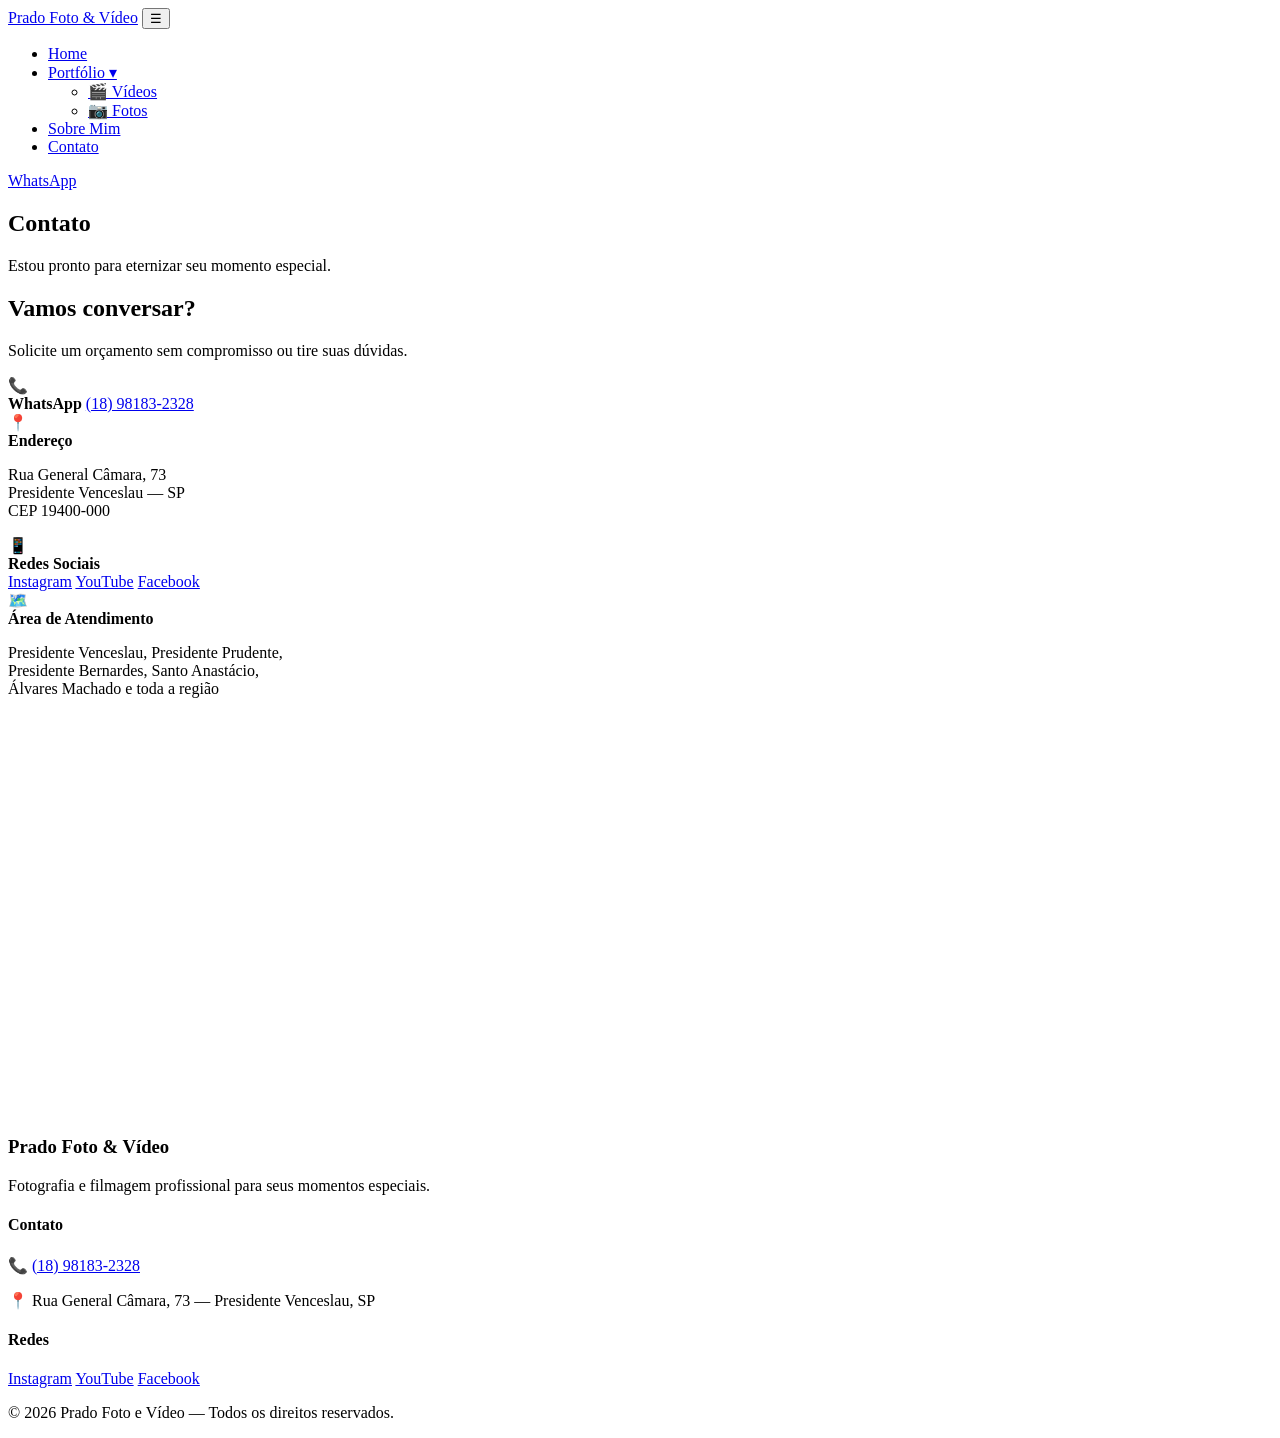
==== contato.html @ 7deaf9a5 "Add files via upload" ====
<!DOCTYPE html>
<html lang="pt-BR">
<head>
  <meta charset="UTF-8">
  <meta name="viewport" content="width=device-width, initial-scale=1.0">
  <title>Contato — Prado Foto e Vídeo | Presidente Venceslau</title>
  <meta name="description" content="Entre em contato com Prado Foto e Vídeo em Presidente Venceslau. Orçamentos e agendamentos pelo WhatsApp.">
  <link rel="preconnect" href="https://fonts.googleapis.com">
  <link rel="preconnect" href="https://fonts.gstatic.com" crossorigin>
  <link href="https://fonts.googleapis.com/css2?family=Playfair+Display:ital,wght@0,400;0,600;0,700;1,400&family=Inter:wght@300;400;500;600&display=swap" rel="stylesheet">
  <link rel="stylesheet" href="assets/css/style.css">
</head>
<body>

  <nav class="navbar">
    <div class="nav-container">
      <a href="index.html" class="nav-logo">Prado Foto & Vídeo</a>
      <button class="nav-toggle" aria-label="Abrir menu">☰</button>
      <ul class="nav-menu">
        <li><a href="index.html">Home</a></li>
        <li class="nav-dropdown">
          <a href="portfolio.html">Portfólio ▾</a>
          <ul class="dropdown-menu">
            <li><a href="portfolio.html#videos">🎬 Vídeos</a></li>
            <li><a href="portfolio.html#fotos">📷 Fotos</a></li>
          </ul>
        </li>
        <li><a href="sobre.html">Sobre Mim</a></li>
        <li><a href="contato.html" class="active">Contato</a></li>
      </ul>
      <a href="https://wa.me/5518981832328" target="_blank" class="nav-whatsapp">WhatsApp</a>
    </div>
  </nav>

  <main>
    <section class="page-header">
      <div class="page-header-content">
        <h1>Contato</h1>
        <p>Estou pronto para eternizar seu momento especial.</p>
      </div>
    </section>

    <section class="contato">
      <div class="container">
        <div class="contato-grid">
          <div class="contato-info">
            <h2>Vamos conversar?</h2>
            <p>Solicite um orçamento sem compromisso ou tire suas dúvidas.</p>

            <div class="contato-item">
              <span class="contato-icon">📞</span>
              <div>
                <strong>WhatsApp</strong>
                <a href="https://wa.me/5518981832328" target="_blank">(18) 98183-2328</a>
              </div>
            </div>

            <div class="contato-item">
              <span class="contato-icon">📍</span>
              <div>
                <strong>Endereço</strong>
                <p>Rua General Câmara, 73<br>Presidente Venceslau — SP<br>CEP 19400-000</p>
              </div>
            </div>

            <div class="contato-item">
              <span class="contato-icon">📱</span>
              <div>
                <strong>Redes Sociais</strong>
                <div class="contato-social">
                  <a href="https://www.instagram.com/pradofotoevideo/" target="_blank">Instagram</a>
                  <a href="https://www.youtube.com/@pradofotoevideo" target="_blank">YouTube</a>
                  <a href="https://www.facebook.com/pradofotoevideo" target="_blank">Facebook</a>
                </div>
              </div>
            </div>

            <div class="contato-item">
              <span class="contato-icon">🗺️</span>
              <div>
                <strong>Área de Atendimento</strong>
                <p>Presidente Venceslau, Presidente Prudente,<br>Presidente Bernardes, Santo Anastácio,<br>Álvares Machado e toda a região</p>
              </div>
            </div>
          </div>

          <div class="contato-mapa">
            <iframe 
			  src="https://www.google.com/maps/embed?pb=!1m18!1m12!1m3!1d3691.5!2d-51.8414305!3d-21.8745303!2m3!1f0!2f0!3f0!3m2!1i1024!2i768!4f13.1!3m3!1m2!1s0x94916580bee0fc49%3A0xb4028fbca370f548!2sPrado+Foto+e+V%C3%ADdeo!5e0!3m2!1spt-BR!2sbr!4v1"
			  width="100%" 
			  height="400" 
			  style="border:0; border-radius: 8px;" 
			  allowfullscreen="" 
			  loading="lazy"
			  referrerpolicy="no-referrer-when-downgrade">
			</iframe>
          </div>
        </div>
      </div>
    </section>
  </main>

  <footer class="footer">
    <div class="footer-container">
      <div class="footer-brand">
        <h3>Prado Foto & Vídeo</h3>
        <p>Fotografia e filmagem profissional para seus momentos especiais.</p>
      </div>
      <div class="footer-contato">
        <h4>Contato</h4>
        <p>📞 <a href="https://wa.me/5518981832328" target="_blank">(18) 98183-2328</a></p>
        <p>📍 Rua General Câmara, 73 — Presidente Venceslau, SP</p>
      </div>
      <div class="footer-social">
        <h4>Redes</h4>
        <a href="https://www.instagram.com/pradofotoevideo/" target="_blank">Instagram</a>
        <a href="https://www.youtube.com/@pradofotoevideo5164" target="_blank">YouTube</a>
        <a href="https://www.facebook.com/pradofotoevideo" target="_blank">Facebook</a>
      </div>
    </div>
    <div class="footer-bottom">
      <p>© 2026 Prado Foto e Vídeo — Todos os direitos reservados.</p>
    </div>
  </footer>

  <script src="assets/js/main.js"></script>
</body>
</html>
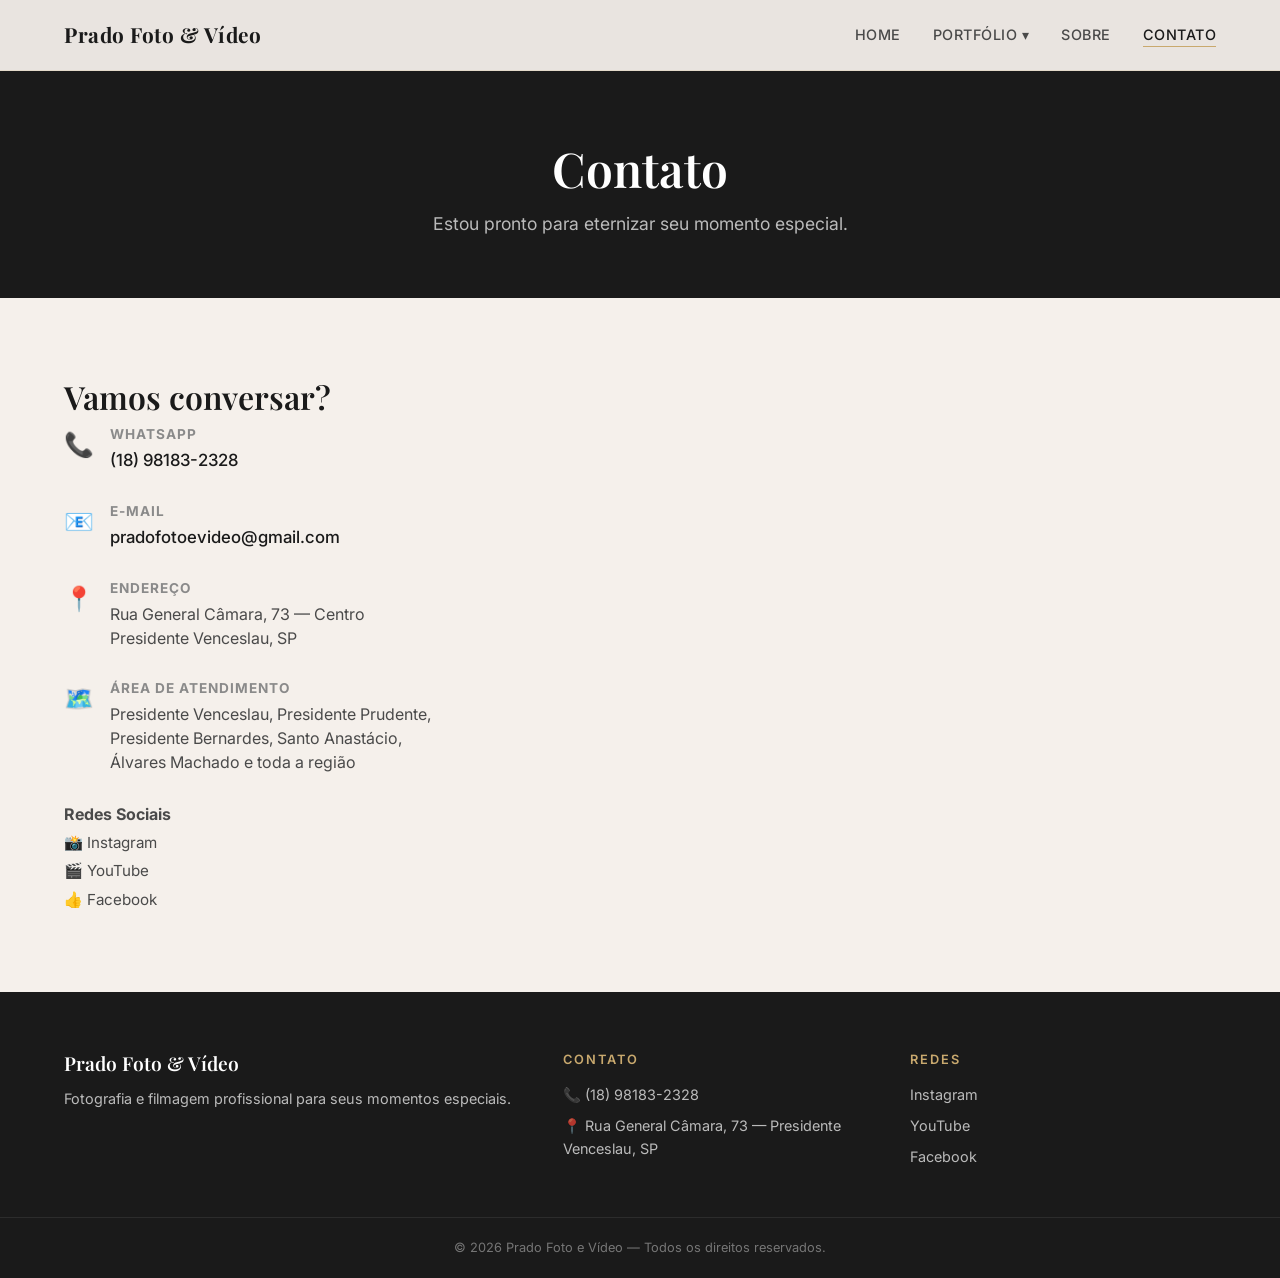
==== commit 1a4fddf6: "Add files via upload" ====
--- a/contato.html
+++ b/contato.html
@@ -1,128 +1,139 @@
 <!DOCTYPE html>
 <html lang="pt-BR">
 <head>
-  <meta charset="UTF-8">
-  <meta name="viewport" content="width=device-width, initial-scale=1.0">
-  <title>Contato — Prado Foto e Vídeo | Presidente Venceslau</title>
-  <meta name="description" content="Entre em contato com Prado Foto e Vídeo em Presidente Venceslau. Orçamentos e agendamentos pelo WhatsApp.">
-  <link rel="preconnect" href="https://fonts.googleapis.com">
-  <link rel="preconnect" href="https://fonts.gstatic.com" crossorigin>
-  <link href="https://fonts.googleapis.com/css2?family=Playfair+Display:ital,wght@0,400;0,600;0,700;1,400&family=Inter:wght@300;400;500;600&display=swap" rel="stylesheet">
-  <link rel="stylesheet" href="assets/css/style.css">
+<meta charset="UTF-8">
+<meta name="viewport" content="width=device-width, initial-scale=1.0">
+<title>Contato — Prado Foto e Vídeo | Presidente Venceslau</title>
+<meta name="description" content="Entre em contato com Prado Foto e Vídeo em Presidente Venceslau. Orçamentos e agendamentos pelo WhatsApp.">
+
+<!-- Open Graph -->
+<meta property="og:title" content="Contato — Prado Foto e Vídeo | Presidente Venceslau">
+<meta property="og:description" content="Entre em contato com Prado Foto e Vídeo em Presidente Venceslau. Orçamentos e agendamentos pelo WhatsApp.">
+<meta property="og:type" content="website">
+<meta property="og:url" content="https://pradofotoevideo.github.io/site/contato.html">
+<meta property="og:image" content="https://pradofotoevideo.github.io/site/assets/images/og-image.jpg">
+<meta property="og:locale" content="pt_BR">
+<meta property="og:site_name" content="Prado Foto e Vídeo">
+
+<link rel="preconnect" href="https://fonts.googleapis.com">
+<link rel="preconnect" href="https://fonts.gstatic.com" crossorigin>
+<link href="https://fonts.googleapis.com/css2?family=Playfair+Display:ital,wght@0,400;0,600;0,700;1,400&family=Inter:wght@300;400;500;600&display=swap" rel="stylesheet">
+<link rel="stylesheet" href="assets/css/style.css">
 </head>
 <body>
 
-  <nav class="navbar">
-    <div class="nav-container">
-      <a href="index.html" class="nav-logo">Prado Foto & Vídeo</a>
-      <button class="nav-toggle" aria-label="Abrir menu">☰</button>
-      <ul class="nav-menu">
-        <li><a href="index.html">Home</a></li>
-        <li class="nav-dropdown">
-          <a href="portfolio.html">Portfólio ▾</a>
-          <ul class="dropdown-menu">
-            <li><a href="portfolio.html#videos">🎬 Vídeos</a></li>
-            <li><a href="portfolio.html#fotos">📷 Fotos</a></li>
-          </ul>
-        </li>
-        <li><a href="sobre.html">Sobre Mim</a></li>
-        <li><a href="contato.html" class="active">Contato</a></li>
-      </ul>
-      <a href="https://wa.me/5518981832328" target="_blank" class="nav-whatsapp">WhatsApp</a>
-    </div>
-  </nav>
+<nav class="navbar">
+<div class="nav-container">
+<a href="index.html" class="nav-logo">Prado Foto & Vídeo</a>
+<button class="nav-toggle" aria-label="Abrir menu">☰</button>
+<ul class="nav-menu">
+<li><a href="index.html">Home</a></li>
+<li class="nav-dropdown">
+<a href="portfolio.html">Portfólio ▾</a>
+<ul class="dropdown-menu">
+<li><a href="portfolio.html#videos">Vídeos</a></li>
+<li><a href="portfolio.html#fotos">Fotos</a></li>
+</ul>
+</li>
+<li><a href="sobre.html">Sobre</a></li>
+<li><a href="contato.html" class="active">Contato</a></li>
+</ul>
+</div>
+</nav>
 
-  <main>
-    <section class="page-header">
-      <div class="page-header-content">
-        <h1>Contato</h1>
-        <p>Estou pronto para eternizar seu momento especial.</p>
-      </div>
-    </section>
+<main>
+<section class="page-header">
+<div class="page-header-content">
+<h1>Contato</h1>
+<p>Estou pronto para eternizar seu momento especial.</p>
+</div>
+</section>
 
-    <section class="contato">
-      <div class="container">
-        <div class="contato-grid">
-          <div class="contato-info">
-            <h2>Vamos conversar?</h2>
-            <p>Solicite um orçamento sem compromisso ou tire suas dúvidas.</p>
+<section class="contato">
+<div class="container">
+<div class="contato-grid">
+<div class="contato-info">
+<h2>Vamos conversar?</h2>
 
-            <div class="contato-item">
-              <span class="contato-icon">📞</span>
-              <div>
-                <strong>WhatsApp</strong>
-                <a href="https://wa.me/5518981832328" target="_blank">(18) 98183-2328</a>
-              </div>
-            </div>
+<div class="contato-item">
+<span class="contato-icon">📞</span>
+<div>
+<strong>WhatsApp</strong>
+<p><a href="https://wa.me/5518981832328" target="_blank">(18) 98183-2328</a></p>
+</div>
+</div>
 
-            <div class="contato-item">
-              <span class="contato-icon">📍</span>
-              <div>
-                <strong>Endereço</strong>
-                <p>Rua General Câmara, 73<br>Presidente Venceslau — SP<br>CEP 19400-000</p>
-              </div>
-            </div>
+<div class="contato-item">
+<span class="contato-icon">📧</span>
+<div>
+<strong>E-mail</strong>
+<p><a href="mailto:pradofotoevideo@gmail.com">pradofotoevideo@gmail.com</a></p>
+</div>
+</div>
 
-            <div class="contato-item">
-              <span class="contato-icon">📱</span>
-              <div>
-                <strong>Redes Sociais</strong>
-                <div class="contato-social">
-                  <a href="https://www.instagram.com/pradofotoevideo/" target="_blank">Instagram</a>
-                  <a href="https://www.youtube.com/@pradofotoevideo" target="_blank">YouTube</a>
-                  <a href="https://www.facebook.com/pradofotoevideo" target="_blank">Facebook</a>
-                </div>
-              </div>
-            </div>
+<div class="contato-item">
+<span class="contato-icon">📍</span>
+<div>
+<strong>Endereço</strong>
+<p>Rua General Câmara, 73 — Centro<br>Presidente Venceslau, SP</p>
+</div>
+</div>
 
-            <div class="contato-item">
-              <span class="contato-icon">🗺️</span>
-              <div>
-                <strong>Área de Atendimento</strong>
-                <p>Presidente Venceslau, Presidente Prudente,<br>Presidente Bernardes, Santo Anastácio,<br>Álvares Machado e toda a região</p>
-              </div>
-            </div>
-          </div>
+<div class="contato-item">
+<span class="contato-icon">🗺️</span>
+<div>
+<strong>Área de Atendimento</strong>
+<p>Presidente Venceslau, Presidente Prudente,<br>Presidente Bernardes, Santo Anastácio,<br>Álvares Machado e toda a região</p>
+</div>
+</div>
 
-          <div class="contato-mapa">
-            <iframe 
-			  src="https://www.google.com/maps/embed?pb=!1m18!1m12!1m3!1d3691.5!2d-51.8414305!3d-21.8745303!2m3!1f0!2f0!3f0!3m2!1i1024!2i768!4f13.1!3m3!1m2!1s0x94916580bee0fc49%3A0xb4028fbca370f548!2sPrado+Foto+e+V%C3%ADdeo!5e0!3m2!1spt-BR!2sbr!4v1"
-			  width="100%" 
-			  height="400" 
-			  style="border:0; border-radius: 8px;" 
-			  allowfullscreen="" 
-			  loading="lazy"
-			  referrerpolicy="no-referrer-when-downgrade">
-			</iframe>
-          </div>
-        </div>
-      </div>
-    </section>
-  </main>
+<div class="contato-social">
+<strong>Redes Sociais</strong>
+<a href="https://www.instagram.com/pradofotoevideo/" target="_blank">📸 Instagram</a>
+<a href="https://www.youtube.com/@pradofotoevideo5164" target="_blank">🎬 YouTube</a>
+<a href="https://www.facebook.com/pradofotoevideo" target="_blank">👍 Facebook</a>
+</div>
+</div>
 
-  <footer class="footer">
-    <div class="footer-container">
-      <div class="footer-brand">
-        <h3>Prado Foto & Vídeo</h3>
-        <p>Fotografia e filmagem profissional para seus momentos especiais.</p>
-      </div>
-      <div class="footer-contato">
-        <h4>Contato</h4>
-        <p>📞 <a href="https://wa.me/5518981832328" target="_blank">(18) 98183-2328</a></p>
-        <p>📍 Rua General Câmara, 73 — Presidente Venceslau, SP</p>
-      </div>
-      <div class="footer-social">
-        <h4>Redes</h4>
-        <a href="https://www.instagram.com/pradofotoevideo/" target="_blank">Instagram</a>
-        <a href="https://www.youtube.com/@pradofotoevideo5164" target="_blank">YouTube</a>
-        <a href="https://www.facebook.com/pradofotoevideo" target="_blank">Facebook</a>
-      </div>
-    </div>
-    <div class="footer-bottom">
-      <p>© 2026 Prado Foto e Vídeo — Todos os direitos reservados.</p>
-    </div>
-  </footer>
+<div class="contato-mapa">
+<iframe
+src="https://www.google.com/maps/embed?pb=!1m18!1m12!1m3!1d3691.5!2d-51.8414305!3d-21.8745303!2m3!1f0!2f0!3f0!3m2!1i1024!2i768!4f13.1!3m3!1m2!1s0x94916580bee0fc49%3A0xb4028fbca370f548!2sPrado+Foto+e+V%C3%ADdeo!5e0!3m2!1spt-BR!2sbr!4v1"
+width="100%"
+height="400"
+style="border:0; border-radius: 8px;"
+allowfullscreen=""
+loading="lazy"
+referrerpolicy="no-referrer-when-downgrade">
+</iframe>
+</div>
+</div>
+</div>
+</section>
+</main>
 
-  <script src="assets/js/main.js"></script>
+<footer class="footer">
+<div class="footer-container">
+<div class="footer-brand">
+<h3>Prado Foto & Vídeo</h3>
+<p>Fotografia e filmagem profissional para seus momentos especiais.</p>
+</div>
+<div class="footer-contato">
+<h4>Contato</h4>
+<p>📞 <a href="https://wa.me/5518981832328" target="_blank">(18) 98183-2328</a></p>
+<p>📍 Rua General Câmara, 73 — Presidente Venceslau, SP</p>
+</div>
+<div class="footer-social">
+<h4>Redes</h4>
+<a href="https://www.instagram.com/pradofotoevideo/" target="_blank">Instagram</a>
+<a href="https://www.youtube.com/@pradofotoevideo5164" target="_blank">YouTube</a>
+<a href="https://www.facebook.com/pradofotoevideo" target="_blank">Facebook</a>
+</div>
+</div>
+<div class="footer-bottom">
+<p>© 2026 Prado Foto e Vídeo — Todos os direitos reservados.</p>
+</div>
+</footer>
+
+<script src="assets/js/main.js"></script>
 </body>
 </html>
--- a/assets/css/style.css
+++ b/assets/css/style.css
@@ -0,0 +1,943 @@
+/* ============================================
+   PRADO FOTO & VÍDEO — Estilo Elegância Clássica
+   Paleta: Off-white, Blush, Dourado, Grafite, Preto
+   ============================================ */
+
+/* Reset e base */
+*, *::before, *::after {
+  margin: 0;
+  padding: 0;
+  box-sizing: border-box;
+}
+
+html {
+  scroll-behavior: smooth;
+}
+
+body {
+  font-family: 'Inter', sans-serif;
+  color: #4A4A4A;
+  background-color: #F5F0EB;
+  line-height: 1.6;
+  -webkit-font-smoothing: antialiased;
+}
+
+img {
+  max-width: 100%;
+  height: auto;
+  display: block;
+}
+
+a {
+  color: inherit;
+  text-decoration: none;
+  transition: color 0.3s;
+}
+
+.container {
+  max-width: 1200px;
+  margin: 0 auto;
+  padding: 0 24px;
+}
+
+/* ============================================
+   TIPOGRAFIA
+   ============================================ */
+h1, h2, h3, h4 {
+  font-family: 'Playfair Display', serif;
+  font-weight: 600;
+  color: #1A1A1A;
+  line-height: 1.2;
+}
+
+.section-title {
+  font-size: 2.4rem;
+  text-align: center;
+  margin-bottom: 0.5rem;
+  position: relative;
+}
+
+.section-title::after {
+  content: '';
+  display: block;
+  width: 60px;
+  height: 2px;
+  background: #C9A96E;
+  margin: 16px auto 0;
+}
+
+.section-desc {
+  text-align: center;
+  color: #8A8A8A;
+  font-size: 1.05rem;
+  margin-bottom: 3rem;
+}
+
+/* ============================================
+   NAVEGAÇÃO
+   ============================================ */
+.navbar {
+  position: fixed;
+  top: 0;
+  left: 0;
+  right: 0;
+  z-index: 1000;
+  background: rgba(245, 240, 235, 0.95);
+  backdrop-filter: blur(10px);
+  border-bottom: 1px solid rgba(201, 169, 110, 0.2);
+  transition: background 0.3s;
+}
+
+.nav-container {
+  max-width: 1200px;
+  margin: 0 auto;
+  padding: 0 24px;
+  display: flex;
+  align-items: center;
+  justify-content: space-between;
+  height: 70px;
+}
+
+.nav-logo {
+  font-family: 'Playfair Display', serif;
+  font-size: 1.3rem;
+  font-weight: 700;
+  color: #1A1A1A;
+  letter-spacing: 0.5px;
+}
+
+.nav-menu {
+  list-style: none;
+  display: flex;
+  align-items: center;
+  gap: 32px;
+}
+
+.nav-menu a {
+  font-size: 0.9rem;
+  font-weight: 500;
+  color: #4A4A4A;
+  letter-spacing: 0.5px;
+  text-transform: uppercase;
+  position: relative;
+  padding-bottom: 4px;
+}
+
+.nav-menu a::after {
+  content: '';
+  position: absolute;
+  bottom: 0;
+  left: 0;
+  width: 0;
+  height: 1.5px;
+  background: #C9A96E;
+  transition: width 0.3s;
+}
+
+.nav-menu a:hover::after,
+.nav-menu a.active::after {
+  width: 100%;
+}
+
+.nav-menu a.active {
+  color: #1A1A1A;
+}
+
+/* Dropdown */
+.nav-dropdown {
+  position: relative;
+}
+
+.dropdown-menu {
+  position: absolute;
+  top: 100%;
+  left: 50%;
+  transform: translateX(-50%) translateY(8px);
+  background: #FFFFFF;
+  border: 1px solid #E8D5C4;
+  border-radius: 8px;
+  padding: 8px 0;
+  min-width: 180px;
+  opacity: 0;
+  visibility: hidden;
+  transition: all 0.25s ease;
+  box-shadow: 0 8px 24px rgba(0,0,0,0.08);
+  list-style: none;
+}
+
+.nav-dropdown:hover .dropdown-menu {
+  opacity: 1;
+  visibility: visible;
+  transform: translateX(-50%) translateY(4px);
+}
+
+.dropdown-menu a {
+  display: block;
+  padding: 10px 20px;
+  font-size: 0.85rem;
+  text-transform: none;
+  color: #4A4A4A;
+}
+
+.dropdown-menu a:hover {
+  background: #F5F0EB;
+  color: #1A1A1A;
+}
+
+.nav-whatsapp {
+  background: #C9A96E;
+  color: #FFFFFF !important;
+  padding: 10px 20px;
+  border-radius: 50px;
+  font-size: 0.85rem;
+  font-weight: 500;
+  transition: background 0.3s;
+}
+
+.nav-whatsapp:hover {
+  background: #B8994F;
+}
+
+/* Menu toggle (mobile) */
+.nav-toggle {
+  display: none;
+  background: none;
+  border: none;
+  font-size: 1.5rem;
+  cursor: pointer;
+  color: #1A1A1A;
+}
+
+/* ============================================
+   HERO
+   ============================================ */
+.hero {
+  position: relative;
+  width: 100%;
+  height: 100vh;
+  background: url('../images/hero.jpg') center center / cover no-repeat;
+  display: flex;
+  align-items: center;
+  justify-content: center;
+  text-align: center;
+  overflow: hidden;
+}
+
+.hero-overlay {
+  position: absolute;
+  inset: 0;
+  background: linear-gradient(
+    135deg,
+    rgba(26, 26, 26, 0.65) 0%,
+    rgba(26, 26, 26, 0.3) 50%,
+    rgba(26, 26, 26, 0.6) 100%
+  );
+}
+
+.hero-content {
+  position: relative;
+  z-index: 2;
+  max-width: 800px;
+  padding: 0 24px;
+  animation: fadeUp 1s ease-out;
+}
+
+@keyframes fadeUp {
+  from {
+    opacity: 0;
+    transform: translateY(30px);
+  }
+  to {
+    opacity: 1;
+    transform: translateY(0);
+  }
+}
+
+.hero-label {
+  font-family: 'Inter', sans-serif;
+  font-size: 0.85rem;
+  text-transform: uppercase;
+  letter-spacing: 3px;
+  color: #C9A96E;
+  margin-bottom: 20px;
+}
+
+.hero-title {
+  font-size: 4rem;
+  font-weight: 700;
+  color: #FFFFFF;
+  line-height: 1.1;
+  margin-bottom: 20px;
+}
+
+.hero-subtitle {
+  font-size: 1.1rem;
+  color: rgba(255,255,255,0.8);
+  margin-bottom: 40px;
+  font-weight: 300;
+}
+
+.btn-primary {
+  display: inline-block;
+  background: #C9A96E;
+  color: #FFFFFF;
+  padding: 16px 36px;
+  border-radius: 50px;
+  font-size: 0.95rem;
+  font-weight: 500;
+  letter-spacing: 0.5px;
+  transition: all 0.3s;
+  border: none;
+  cursor: pointer;
+}
+
+.btn-primary:hover {
+  background: #B8994F;
+  transform: translateY(-2px);
+  box-shadow: 0 6px 20px rgba(201, 169, 110, 0.4);
+}
+
+.hero-scroll {
+  position: absolute;
+  bottom: 32px;
+  left: 50%;
+  transform: translateX(-50%);
+  z-index: 2;
+  color: rgba(255,255,255,0.6);
+  font-size: 0.85rem;
+  letter-spacing: 2px;
+  text-transform: uppercase;
+  animation: bounce 2s infinite;
+  transition: color 0.3s;
+}
+
+.hero-scroll:hover {
+  color: #C9A96E;
+}
+
+@keyframes bounce {
+  0%, 100% { transform: translateX(-50%) translateY(0); }
+  50% { transform: translateX(-50%) translateY(8px); }
+}
+
+/* ============================================
+   PAGE HEADER (internas)
+   ============================================ */
+.page-header {
+  background: #1A1A1A;
+  padding: 140px 0 60px;
+  text-align: center;
+}
+
+.page-header h1 {
+  color: #FFFFFF;
+  font-size: 3rem;
+}
+
+.page-header p {
+  color: rgba(255,255,255,0.7);
+  margin-top: 12px;
+  font-size: 1.1rem;
+}
+
+/* ============================================
+   PORTFOLIO — Abas
+   ============================================ */
+.portfolio-tabs {
+  display: flex;
+  justify-content: center;
+  gap: 12px;
+  margin-top: 32px;
+}
+
+.tab-btn {
+  background: transparent;
+  border: 2px solid rgba(255,255,255,0.3);
+  color: rgba(255,255,255,0.7);
+  padding: 10px 28px;
+  border-radius: 50px;
+  font-size: 0.9rem;
+  font-family: 'Inter', sans-serif;
+  cursor: pointer;
+  transition: all 0.3s;
+}
+
+.tab-btn:hover {
+  border-color: #C9A96E;
+  color: #C9A96E;
+}
+
+.tab-btn.active {
+  background: #C9A96E;
+  border-color: #C9A96E;
+  color: #FFFFFF;
+}
+
+.tab-content {
+  display: none;
+  padding: 60px 0;
+}
+
+.tab-content.active {
+  display: block;
+}
+
+/* ============================================
+   GALERIA — 4 COLUNAS VERTICAIS
+   ============================================ */
+.gallery-grid {
+  display: grid;
+  grid-template-columns: repeat(4, 1fr);
+  gap: 10px;
+}
+
+.gallery-item {
+  aspect-ratio: 4 / 7;
+  overflow: hidden;
+  border-radius: 4px;
+  cursor: pointer;
+  transition: transform 0.4s ease, box-shadow 0.4s ease;
+  animation: fadeIn 0.5s ease forwards;
+  opacity: 0;
+}
+
+.gallery-item img {
+  width: 100%;
+  height: 100%;
+  object-fit: cover;
+  object-position: center;
+  transition: transform 0.6s ease;
+}
+
+.gallery-item:hover img {
+  transform: scale(1.06);
+}
+
+.gallery-item:hover {
+  box-shadow: 0 12px 32px rgba(0, 0, 0, 0.15);
+  z-index: 2;
+}
+
+@keyframes fadeIn {
+  to { opacity: 1; }
+}
+
+/* ============================================
+   VÍDEOS
+   ============================================ */
+.video-grid {
+  display: grid;
+  grid-template-columns: repeat(auto-fill, minmax(360px, 1fr));
+  gap: 24px;
+}
+
+.video-item {
+  background: #FFFFFF;
+  border-radius: 8px;
+  overflow: hidden;
+  box-shadow: 0 4px 16px rgba(0,0,0,0.06);
+  transition: transform 0.3s;
+}
+
+.video-item:hover {
+  transform: translateY(-4px);
+}
+
+.video-thumb {
+  position: relative;
+  width: 100%;
+  aspect-ratio: 16/9;
+  background: #1A1A1A;
+  cursor: pointer;
+  overflow: hidden;
+}
+
+.video-thumb img {
+  width: 100%;
+  height: 100%;
+  object-fit: cover;
+  opacity: 0.7;
+  transition: opacity 0.3s;
+}
+
+.video-thumb:hover img {
+  opacity: 0.5;
+}
+
+.video-play {
+  position: absolute;
+  top: 50%;
+  left: 50%;
+  transform: translate(-50%, -50%);
+  width: 60px;
+  height: 60px;
+  background: rgba(201, 169, 110, 0.9);
+  border-radius: 50%;
+  display: flex;
+  align-items: center;
+  justify-content: center;
+  font-size: 1.6rem;
+  color: #FFFFFF;
+  transition: transform 0.3s, background 0.3s;
+}
+
+.video-thumb:hover .video-play {
+  transform: translate(-50%, -50%) scale(1.1);
+  background: #C9A96E;
+}
+
+.video-info {
+  padding: 16px 20px;
+}
+
+.video-info h3 {
+  font-size: 1rem;
+  font-weight: 600;
+  margin-bottom: 4px;
+}
+
+.video-info p {
+  font-size: 0.85rem;
+  color: #8A8A8A;
+}
+
+/* Player de vídeo modal */
+.video-player-modal {
+  position: fixed;
+  inset: 0;
+  z-index: 2000;
+  background: rgba(0,0,0,0.92);
+  display: none;
+  align-items: center;
+  justify-content: center;
+  padding: 40px;
+}
+
+.video-player-modal.open {
+  display: flex;
+}
+
+.video-player-modal iframe {
+  width: 100%;
+  max-width: 900px;
+  aspect-ratio: 16/9;
+  border: none;
+  border-radius: 8px;
+  box-shadow: 0 20px 60px rgba(0,0,0,0.5);
+}
+
+.video-player-close {
+  position: absolute;
+  top: 24px;
+  right: 32px;
+  background: none;
+  border: none;
+  color: #FFFFFF;
+  font-size: 2.5rem;
+  cursor: pointer;
+  opacity: 0.7;
+  transition: opacity 0.3s;
+}
+
+.video-player-close:hover {
+  opacity: 1;
+}
+
+/* ============================================
+   LIGHTBOX
+   ============================================ */
+.lightbox {
+  position: fixed;
+  inset: 0;
+  z-index: 2000;
+  background: rgba(0,0,0,0.92);
+  display: none;
+  align-items: center;
+  justify-content: center;
+  padding: 40px;
+}
+
+.lightbox.open {
+  display: flex;
+}
+
+.lightbox-img {
+  max-width: 90%;
+  max-height: 85vh;
+  border-radius: 4px;
+  box-shadow: 0 20px 60px rgba(0,0,0,0.5);
+}
+
+.lightbox-close {
+  position: absolute;
+  top: 24px;
+  right: 32px;
+  background: none;
+  border: none;
+  color: #FFFFFF;
+  font-size: 2.5rem;
+  cursor: pointer;
+  opacity: 0.7;
+  transition: opacity 0.3s;
+}
+
+.lightbox-close:hover { opacity: 1; }
+
+.lightbox-prev,
+.lightbox-next {
+  position: absolute;
+  top: 50%;
+  transform: translateY(-50%);
+  background: none;
+  border: none;
+  color: #FFFFFF;
+  font-size: 3rem;
+  cursor: pointer;
+  padding: 16px;
+  opacity: 0.5;
+  transition: opacity 0.3s;
+}
+
+.lightbox-prev { left: 16px; }
+.lightbox-next { right: 16px; }
+
+.lightbox-prev:hover,
+.lightbox-next:hover {
+  opacity: 1;
+}
+
+/* ============================================
+   SOBRE
+   ============================================ */
+.sobre {
+  padding: 80px 0;
+}
+
+.sobre-grid {
+  display: grid;
+  grid-template-columns: 1fr 1.5fr;
+  gap: 60px;
+  align-items: start;
+}
+
+.sobre-foto-placeholder {
+  width: 100%;
+  aspect-ratio: 3/4;
+  background: #E8D5C4;
+  border-radius: 8px;
+  display: flex;
+  align-items: center;
+  justify-content: center;
+  color: #8A8A8A;
+  font-size: 1.2rem;
+}
+
+.sobre-foto img {
+  width: 100%;
+  border-radius: 8px;
+  box-shadow: 0 8px 24px rgba(0,0,0,0.1);
+}
+
+.sobre-texto h2 {
+  font-size: 2.2rem;
+  margin-bottom: 4px;
+}
+
+.sobre-subtitle {
+  color: #C9A96E;
+  font-size: 1rem;
+  font-weight: 500;
+  margin-bottom: 24px;
+}
+
+.sobre-texto p {
+  margin-bottom: 16px;
+  font-size: 1rem;
+  line-height: 1.7;
+}
+
+.sobre-texto h3 {
+  font-size: 1.3rem;
+  margin: 32px 0 16px;
+}
+
+.sobre-servicos {
+  list-style: none;
+  margin-bottom: 32px;
+}
+
+.sobre-servicos li {
+  padding: 8px 0;
+  font-size: 0.95rem;
+  border-bottom: 1px solid #E8D5C4;
+}
+
+.sobre-servicos li:last-child {
+  border-bottom: none;
+}
+
+/* ============================================
+   CONTATO
+   ============================================ */
+.contato {
+  padding: 80px 0;
+}
+
+.contato-grid {
+  display: grid;
+  grid-template-columns: 1fr 1fr;
+  gap: 60px;
+}
+
+.contato-info h2 {
+  font-size: 2rem;
+  margin-bottom: 8px;
+}
+
+.contato-info > p {
+  color: #8A8A8A;
+  margin-bottom: 40px;
+}
+
+.contato-item {
+  display: flex;
+  gap: 16px;
+  margin-bottom: 28px;
+  align-items: flex-start;
+}
+
+.contato-icon {
+  font-size: 1.5rem;
+  flex-shrink: 0;
+  margin-top: 2px;
+}
+
+.contato-item strong {
+  display: block;
+  font-size: 0.85rem;
+  text-transform: uppercase;
+  letter-spacing: 1px;
+  color: #8A8A8A;
+  margin-bottom: 2px;
+}
+
+.contato-item a {
+  color: #1A1A1A;
+  font-weight: 500;
+  font-size: 1.05rem;
+}
+
+.contato-item a:hover {
+  color: #C9A96E;
+}
+
+.contato-item p {
+  color: #4A4A4A;
+  line-height: 1.5;
+}
+
+.contato-social {
+  display: flex;
+  flex-direction: column;
+  gap: 4px;
+}
+
+.contato-social a {
+  font-size: 0.95rem;
+}
+
+/* ============================================
+   FOOTER
+   ============================================ */
+.footer {
+  background: #1A1A1A;
+  color: rgba(255,255,255,0.7);
+  padding: 60px 0 0;
+}
+
+.footer-container {
+  max-width: 1200px;
+  margin: 0 auto;
+  padding: 0 24px;
+  display: grid;
+  grid-template-columns: 1.5fr 1fr 1fr;
+  gap: 40px;
+}
+
+.footer-brand h3 {
+  color: #FFFFFF;
+  font-size: 1.2rem;
+  margin-bottom: 12px;
+}
+
+.footer-brand p {
+  font-size: 0.9rem;
+  line-height: 1.6;
+}
+
+.footer h4 {
+  color: #C9A96E;
+  font-family: 'Inter', sans-serif;
+  font-size: 0.8rem;
+  text-transform: uppercase;
+  letter-spacing: 2px;
+  margin-bottom: 16px;
+}
+
+.footer-contato p,
+.footer-social a {
+  font-size: 0.9rem;
+  margin-bottom: 8px;
+  display: block;
+}
+
+.footer-social a:hover {
+  color: #C9A96E;
+}
+
+.footer-bottom {
+  margin-top: 40px;
+  padding: 20px 24px;
+  text-align: center;
+  border-top: 1px solid rgba(255,255,255,0.08);
+  font-size: 0.8rem;
+  color: rgba(255,255,255,0.4);
+}
+
+/* ============================================
+   RESPONSIVO — MOBILE
+   ============================================ */
+@media (max-width: 768px) {
+  .nav-toggle {
+    display: block;
+  }
+
+  .nav-menu {
+    position: fixed;
+    top: 70px;
+    left: 0;
+    right: 0;
+    background: #F5F0EB;
+    flex-direction: column;
+    padding: 24px;
+    gap: 16px;
+    border-bottom: 1px solid rgba(201, 169, 110, 0.2);
+    display: none;
+  }
+
+  .nav-menu.open {
+    display: flex;
+  }
+
+  .nav-whatsapp {
+    display: none;
+  }
+
+  .nav-menu .nav-whatsapp-mobile {
+    display: block;
+    text-align: center;
+    margin-top: 8px;
+  }
+
+  /* Dropdown mobile */
+  .dropdown-menu {
+    position: static;
+    opacity: 1;
+    visibility: visible;
+    transform: none;
+    box-shadow: none;
+    border: none;
+    padding: 8px 0 0 16px;
+    background: transparent;
+    display: none;
+  }
+
+  .nav-dropdown.open .dropdown-menu {
+    display: block;
+  }
+
+  .hero-title {
+    font-size: 2.4rem;
+  }
+
+  .hero-subtitle {
+    font-size: 1rem;
+  }
+
+  .page-header h1 {
+    font-size: 2rem;
+  }
+
+  .sobre-grid {
+    grid-template-columns: 1fr;
+  }
+
+  .contato-grid {
+    grid-template-columns: 1fr;
+  }
+
+  .video-grid {
+    grid-template-columns: 1fr;
+  }
+
+  .gallery-grid {
+    grid-template-columns: repeat(auto-fill, minmax(160px, 1fr));
+    gap: 8px;
+  }
+
+  .footer-container {
+    grid-template-columns: 1fr;
+    gap: 32px;
+  }
+
+  .portfolio-tabs {
+    flex-direction: column;
+    align-items: center;
+  }
+}
+
+@media (max-width: 480px) {
+  .hero-title {
+    font-size: 1.8rem;
+  }
+
+  .hero-scroll {
+    display: none;
+  }
+
+  .section-title {
+    font-size: 1.8rem;
+  }
+}
+
+/* Utilitário para mostrar botão WhatsApp no mobile */
+.nav-whatsapp-mobile {
+  display: none;
+  background: #C9A96E;
+  color: #FFFFFF !important;
+  padding: 12px 24px;
+  border-radius: 50px;
+  text-align: center;
+}
+/* ============================================
+   HERO — SLIDER AUTOMÁTICO (JS)
+   ============================================ */
+.hero {
+  position: relative;
+  overflow: hidden;
+}
+
+.hero-slide {
+  position: absolute;
+  inset: 0;
+  background-size: cover;
+  background-position: center;
+  background-repeat: no-repeat;
+  opacity: 0;
+  transition: opacity 1.2s ease;
+  z-index: 0;
+}
+
+.hero-slide.active {
+  opacity: 1;
+}
